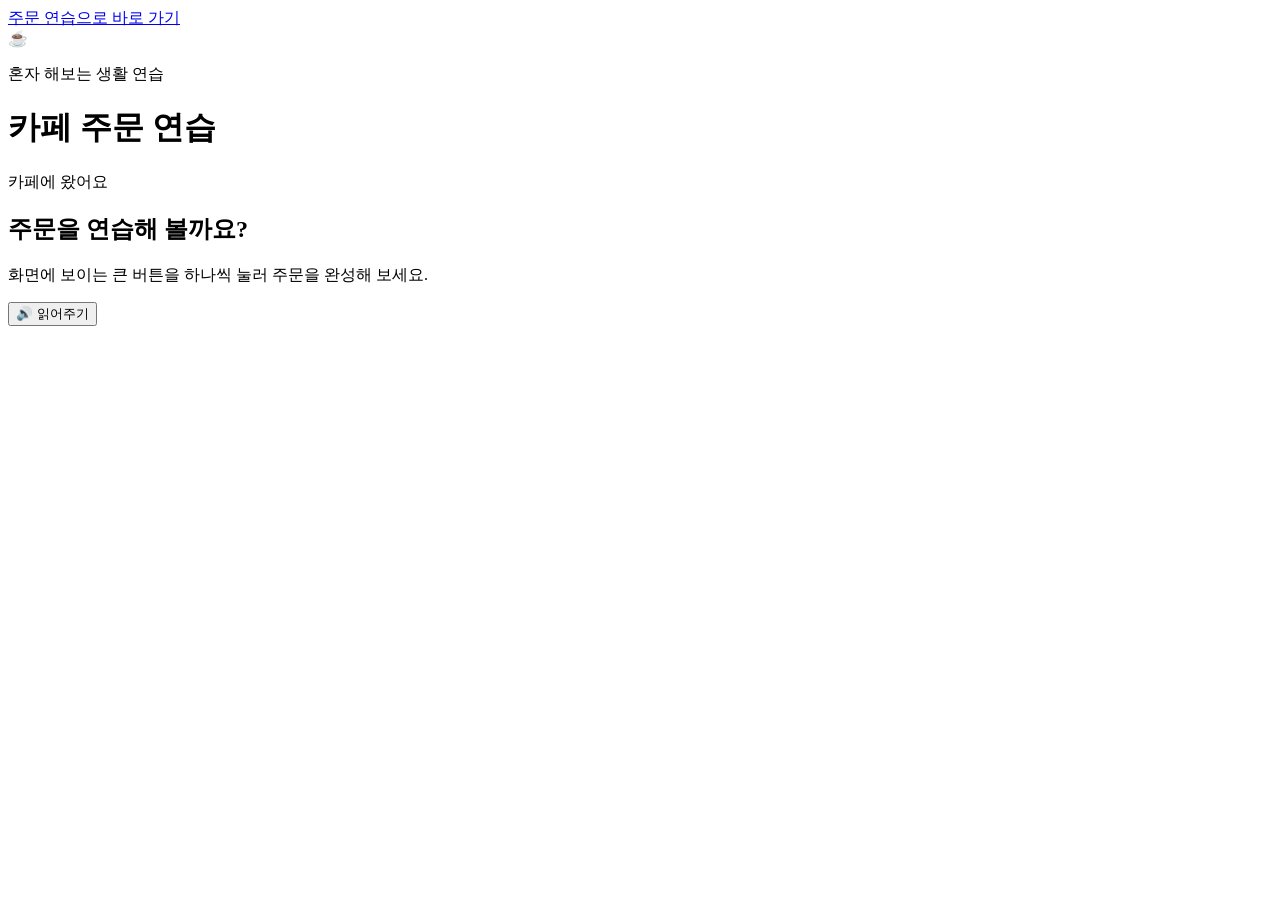
==== versions/v2/index.html @ ed66513a "chore(v2): preserve index.html" ====
<!doctype html>
<html lang="ko">
<head>
  <meta charset="utf-8">
  <meta name="viewport" content="width=device-width, initial-scale=1">
  <meta name="theme-color" content="#2f5d50">
  <meta name="description" content="카페에서 음료를 고르고 주문하는 과정을 혼자 연습하는 웹사이트">
  <title>카페 주문 연습</title>
  <link rel="stylesheet" href="style.css">
</head>
<body>
  <a class="skip-link" href="#main-content">주문 연습으로 바로 가기</a>

  <header class="site-header">
    <div class="brand" aria-label="카페 주문 연습">
      <span class="brand-mark" aria-hidden="true">☕</span>
      <div>
        <p class="brand-kicker">혼자 해보는 생활 연습</p>
        <h1>카페 주문 연습</h1>
      </div>
    </div>
    <button class="utility-button" id="resetButton" type="button" hidden>
      <span aria-hidden="true">↺</span> 처음부터
    </button>
  </header>

  <main id="main-content" class="app-shell">
    <section class="practice-panel" aria-labelledby="screenTitle">
      <div class="progress-wrap" id="progressWrap" hidden>
        <div class="progress-topline">
          <span id="stepLabel">1단계 / 4단계</span>
          <span id="stepName">음료 고르기</span>
        </div>
        <div class="progress-track" aria-hidden="true">
          <div class="progress-bar" id="progressBar"></div>
        </div>
      </div>

      <div class="screen-heading">
        <div>
          <p class="eyebrow" id="eyebrow">카페에 왔어요</p>
          <h2 id="screenTitle">주문을 연습해 볼까요?</h2>
          <p class="screen-help" id="screenHelp">화면에 보이는 큰 버튼을 하나씩 눌러 주문을 완성해 보세요.</p>
        </div>
        <button class="listen-button" id="listenButton" type="button" aria-label="현재 화면 안내를 소리 내어 읽기">
          <span aria-hidden="true">🔊</span>
          <span>읽어주기</span>
        </button>
      </div>

      <div id="screenContent" class="screen-content"></div>
      <p class="status-message" id="statusMessage" role="status" aria-live="polite"></p>

      <div class="navigation-row" id="navigationRow" hidden>
        <button class="secondary-button" id="backButton" type="button">
          <span aria-hidden="true">←</span> 이전
        </button>
        <button class="primary-button" id="nextButton" type="button">
          다음 <span aria-hidden="true">→</span>
        </button>
      </div>
    </section>

    <aside class="order-summary" id="orderSummary" aria-labelledby="summaryTitle" hidden>
      <div class="summary-heading">
        <div>
          <p class="summary-kicker">내가 고른 내용</p>
          <h2 id="summaryTitle">주문표</h2>
        </div>
        <span class="summary-icon" aria-hidden="true">🧾</span>
      </div>
      <div id="summaryContent" class="summary-content"></div>
    </aside>
  </main>

  <div class="modal-backdrop" id="resetModal" hidden>
    <section class="modal" role="dialog" aria-modal="true" aria-labelledby="resetModalTitle" aria-describedby="resetModalText">
      <div class="modal-icon" aria-hidden="true">↺</div>
      <h2 id="resetModalTitle">처음부터 다시 할까요?</h2>
      <p id="resetModalText">지금까지 고른 내용이 모두 지워져요.</p>
      <div class="modal-actions">
        <button class="secondary-button" id="cancelResetButton" type="button">계속하기</button>
        <button class="danger-button" id="confirmResetButton" type="button">처음부터 하기</button>
      </div>
    </section>
  </div>

  <noscript>
    <div class="noscript-message">이 주문 연습은 자바스크립트가 켜져 있어야 사용할 수 있습니다.</div>
  </noscript>

  <script src="script.js"></script>
</body>
</html>
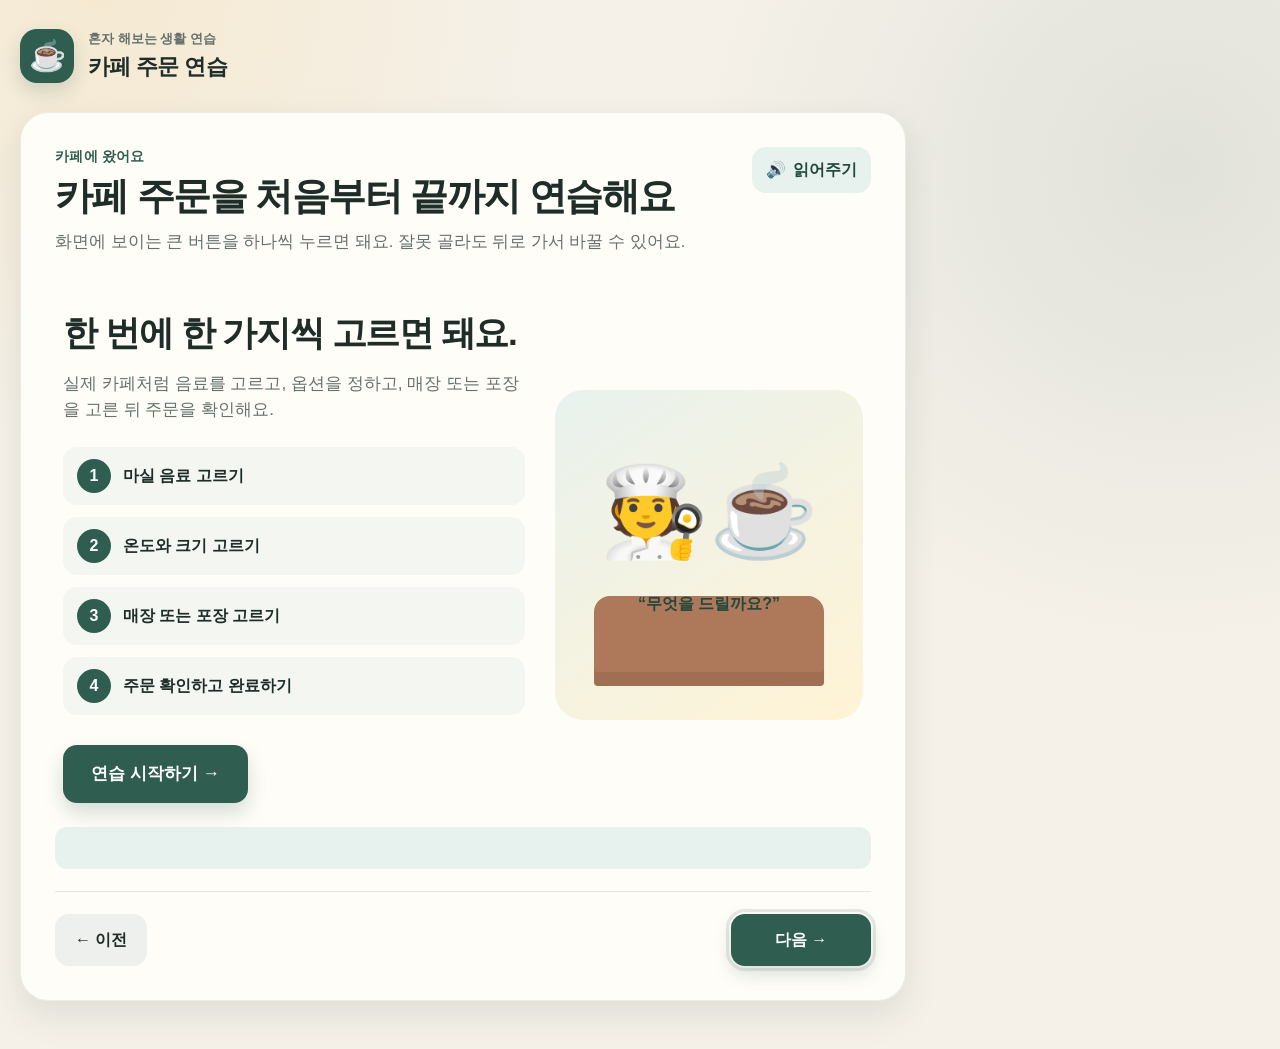
==== commit 79603e14: "chore(v2): preserve independent Version 2 snapshot" ====
--- a/versions/v2/index.html
+++ b/versions/v2/index.html
@@ -7,6 +7,7 @@
   <meta name="description" content="카페에서 음료를 고르고 주문하는 과정을 혼자 연습하는 웹사이트">
   <title>카페 주문 연습</title>
   <link rel="stylesheet" href="style.css">
+  <link rel="stylesheet" href="v2-overrides.css">
 </head>
 <body>
   <a class="skip-link" href="#main-content">주문 연습으로 바로 가기</a>
@@ -39,8 +40,8 @@
       <div class="screen-heading">
         <div>
           <p class="eyebrow" id="eyebrow">카페에 왔어요</p>
-          <h2 id="screenTitle">주문을 연습해 볼까요?</h2>
-          <p class="screen-help" id="screenHelp">화면에 보이는 큰 버튼을 하나씩 눌러 주문을 완성해 보세요.</p>
+          <h2 id="screenTitle">카페 주문을 처음부터 끝까지 연습해요</h2>
+          <p class="screen-help" id="screenHelp">화면에 보이는 큰 버튼을 하나씩 누르면 돼요. 잘못 골라도 뒤로 가서 바꿀 수 있어요.</p>
         </div>
         <button class="listen-button" id="listenButton" type="button" aria-label="현재 화면 안내를 소리 내어 읽기">
           <span aria-hidden="true">🔊</span>
--- a/versions/v2/style.css
+++ b/versions/v2/style.css
@@ -0,0 +1,330 @@
+:root {
+  --bg: #f5f1e9;
+  --surface: #fffdf8;
+  --surface-strong: #ffffff;
+  --ink: #1f2d28;
+  --muted: #64716c;
+  --line: #d9ddd8;
+  --brand: #2f5d50;
+  --brand-dark: #22483e;
+  --brand-soft: #e7f1ed;
+  --accent: #f4b942;
+  --accent-soft: #fff4d8;
+  --danger: #b34337;
+  --danger-soft: #fbe9e6;
+  --shadow: 0 14px 36px rgba(31, 45, 40, 0.10);
+  --radius-lg: 28px;
+  --radius-md: 18px;
+  --radius-sm: 12px;
+  --focus: 0 0 0 4px rgba(47, 93, 80, 0.22);
+}
+
+* { box-sizing: border-box; }
+html { font-size: 16px; }
+body {
+  margin: 0;
+  min-width: 320px;
+  min-height: 100vh;
+  color: var(--ink);
+  background:
+    radial-gradient(circle at 8% 0%, rgba(244, 185, 66, 0.14), transparent 28rem),
+    radial-gradient(circle at 92% 16%, rgba(47, 93, 80, 0.10), transparent 30rem),
+    var(--bg);
+  font-family: -apple-system, BlinkMacSystemFont, "Segoe UI", "Apple SD Gothic Neo", "Noto Sans KR", Arial, sans-serif;
+  line-height: 1.5;
+}
+button { font: inherit; }
+button, [role="button"] { -webkit-tap-highlight-color: transparent; }
+button:focus-visible, a:focus-visible { outline: none; box-shadow: var(--focus); }
+.skip-link {
+  position: fixed; top: 12px; left: 12px; z-index: 1000;
+  padding: 10px 14px; color: white; background: var(--brand-dark);
+  border-radius: 10px; transform: translateY(-150%);
+}
+.skip-link:focus { transform: translateY(0); }
+.site-header {
+  width: min(1240px, calc(100% - 40px)); margin: 0 auto; min-height: 112px;
+  display: flex; align-items: center; justify-content: space-between; gap: 24px;
+}
+.brand { display: flex; align-items: center; gap: 14px; }
+.brand-mark {
+  width: 54px; height: 54px; display: grid; place-items: center; border-radius: 17px;
+  background: var(--brand); color: white; font-size: 30px;
+  box-shadow: 0 8px 18px rgba(47, 93, 80, 0.18);
+}
+.brand-kicker, .brand h1, .eyebrow, .screen-help, .summary-kicker, .summary-heading h2,
+.status-message, .option-title, .option-note, .menu-name, .menu-description, .choice-label,
+.choice-sub, .choice-price, .review-label, .review-value, .complete-sub, .complete-total,
+.practice-line, .tip-box p, .step-note { margin: 0; }
+.brand-kicker { font-size: 0.82rem; font-weight: 800; color: var(--muted); }
+.brand h1 { margin-top: 2px; font-size: 1.38rem; letter-spacing: -0.03em; }
+.utility-button, .listen-button, .secondary-button, .primary-button, .danger-button,
+.edit-button, .start-button, .quantity-button {
+  border: 0; border-radius: 14px; cursor: pointer; font-weight: 800;
+  transition: transform 120ms ease, box-shadow 120ms ease, background 120ms ease;
+}
+.utility-button:hover, .listen-button:hover, .secondary-button:hover, .primary-button:hover,
+.danger-button:hover, .edit-button:hover, .start-button:hover, .quantity-button:hover { transform: translateY(-1px); }
+.utility-button {
+  padding: 12px 16px; color: var(--brand-dark); background: rgba(255,255,255,0.72);
+  border: 1px solid rgba(47,93,80,0.14);
+}
+.app-shell {
+  width: min(1240px, calc(100% - 40px)); margin: 0 auto 48px;
+  display: grid; grid-template-columns: minmax(0, 1fr) 330px; gap: 24px; align-items: start;
+}
+.practice-panel, .order-summary {
+  background: rgba(255, 253, 248, 0.96); border: 1px solid rgba(47, 93, 80, 0.10);
+  box-shadow: var(--shadow);
+}
+.practice-panel { min-height: 690px; padding: 34px; border-radius: var(--radius-lg); }
+.order-summary { position: sticky; top: 24px; padding: 24px; border-radius: 22px; }
+.progress-wrap { margin-bottom: 28px; }
+.progress-topline {
+  display: flex; justify-content: space-between; gap: 12px; margin-bottom: 10px;
+  color: var(--muted); font-size: 0.92rem; font-weight: 800;
+}
+.progress-track { height: 12px; overflow: hidden; border-radius: 999px; background: #e8e9e5; }
+.progress-bar {
+  width: 25%; height: 100%; border-radius: inherit; background: var(--brand);
+  transition: width 220ms ease;
+}
+.screen-heading {
+  display: flex; align-items: flex-start; justify-content: space-between; gap: 24px; margin-bottom: 28px;
+}
+.eyebrow, .summary-kicker {
+  margin-bottom: 6px; color: var(--brand); font-size: 0.85rem; font-weight: 900; letter-spacing: 0.02em;
+}
+.screen-heading h2 {
+  margin: 0; font-size: clamp(1.7rem, 3vw, 2.35rem); line-height: 1.23; letter-spacing: -0.04em;
+}
+.screen-heading h2:focus { outline: none; }
+.screen-help { max-width: 680px; margin-top: 10px; color: var(--muted); font-size: 1.04rem; }
+.listen-button {
+  flex: 0 0 auto; display: inline-flex; align-items: center; gap: 7px; padding: 11px 14px;
+  color: var(--brand-dark); background: var(--brand-soft);
+}
+.screen-content { min-height: 410px; }
+.welcome-card {
+  min-height: 430px; display: grid; grid-template-columns: minmax(0, 1.2fr) minmax(240px, 0.8fr);
+  gap: 30px; align-items: center; padding: 24px 8px 8px;
+}
+.welcome-copy h3 { margin: 0 0 12px; font-size: clamp(1.55rem, 3vw, 2.2rem); letter-spacing: -0.04em; }
+.welcome-copy > p { margin: 0; max-width: 590px; color: var(--muted); font-size: 1.08rem; }
+.practice-points { display: grid; gap: 12px; margin: 24px 0 30px; }
+.practice-point {
+  display: flex; align-items: center; gap: 12px; padding: 12px 14px;
+  border-radius: 14px; background: #f4f6f2; font-weight: 800;
+}
+.point-number {
+  width: 34px; height: 34px; flex: 0 0 34px; display: grid; place-items: center;
+  border-radius: 50%; color: white; background: var(--brand);
+}
+.start-button {
+  min-height: 58px; padding: 0 28px; color: white; background: var(--brand);
+  box-shadow: 0 10px 20px rgba(47, 93, 80, 0.20); font-size: 1.08rem;
+}
+.start-button:hover { background: var(--brand-dark); }
+.counter-illustration {
+  position: relative; min-height: 330px; display: grid; place-items: center; overflow: hidden;
+  border-radius: 28px; background: linear-gradient(145deg, #e9f2ee, #fff3d5);
+}
+.counter-illustration::before {
+  content: ""; position: absolute; width: 230px; height: 90px; bottom: 34px;
+  border-radius: 16px 16px 4px 4px; background: #ad795a;
+  box-shadow: inset 0 -14px 0 rgba(89,57,40,0.15);
+}
+.counter-scene { position: relative; z-index: 1; transform: translateY(-24px); text-align: center; }
+.counter-scene .big-emoji { font-size: 5.5rem; }
+.counter-scene p { margin: 14px 0 0; color: var(--brand-dark); font-weight: 900; }
+.menu-grid { display: grid; grid-template-columns: repeat(3, minmax(0, 1fr)); gap: 15px; }
+.menu-card, .choice-card {
+  width: 100%; min-width: 0; border: 2px solid transparent; cursor: pointer; color: inherit;
+  background: var(--surface-strong); box-shadow: 0 5px 18px rgba(31, 45, 40, 0.07);
+  transition: border 120ms ease, transform 120ms ease, box-shadow 120ms ease, background 120ms ease;
+}
+.menu-card {
+  min-height: 205px; padding: 20px; display: flex; flex-direction: column; align-items: stretch;
+  text-align: left; border-radius: 20px;
+}
+.menu-card:hover, .choice-card:hover { transform: translateY(-2px); box-shadow: 0 10px 24px rgba(31, 45, 40, 0.10); }
+.menu-card[aria-pressed="true"], .choice-card[aria-pressed="true"] {
+  border-color: var(--brand); background: var(--brand-soft); box-shadow: 0 0 0 3px rgba(47, 93, 80, 0.10);
+}
+.menu-top { display: flex; align-items: flex-start; justify-content: space-between; gap: 10px; }
+.menu-emoji {
+  width: 56px; height: 56px; display: grid; place-items: center; border-radius: 17px;
+  background: #f7f3eb; font-size: 2.1rem;
+}
+.menu-tag {
+  padding: 5px 8px; border-radius: 999px; color: var(--muted); background: #f0f2ef;
+  font-size: 0.72rem; font-weight: 900;
+}
+.menu-name { margin-top: 14px; font-size: 1.08rem; font-weight: 900; }
+.menu-description { margin-top: 4px; min-height: 42px; color: var(--muted); font-size: 0.88rem; }
+.menu-price { margin-top: auto; padding-top: 12px; color: var(--brand-dark); font-size: 1.04rem; font-weight: 900; }
+.selection-section + .selection-section { margin-top: 28px; }
+.option-title { margin-bottom: 10px; font-size: 1.08rem; font-weight: 900; }
+.option-note { margin: -4px 0 12px; color: var(--muted); font-size: 0.9rem; }
+.choice-grid { display: grid; grid-template-columns: repeat(2, minmax(0, 1fr)); gap: 12px; }
+.choice-grid.three { grid-template-columns: repeat(3, minmax(0, 1fr)); }
+.choice-card {
+  min-height: 92px; display: flex; align-items: center; gap: 15px; padding: 16px;
+  text-align: left; border-radius: 17px;
+}
+.choice-icon {
+  width: 50px; height: 50px; flex: 0 0 50px; display: grid; place-items: center;
+  border-radius: 15px; background: #f4f2ec; font-size: 1.7rem;
+}
+.choice-copy { min-width: 0; }
+.choice-label { display: block; font-weight: 900; }
+.choice-sub, .choice-price { display: block; margin-top: 3px; color: var(--muted); font-size: 0.86rem; font-weight: 700; }
+.quantity-box {
+  min-height: 90px; display: flex; align-items: center; justify-content: space-between; gap: 18px;
+  padding: 16px 18px; border: 1px solid var(--line); border-radius: 17px; background: var(--surface-strong);
+}
+.quantity-copy strong { display: block; }
+.quantity-copy span { color: var(--muted); font-size: 0.88rem; }
+.quantity-controls { display: flex; align-items: center; gap: 10px; }
+.quantity-button {
+  width: 46px; height: 46px; color: var(--brand-dark); background: var(--brand-soft); font-size: 1.35rem;
+}
+.quantity-button:disabled { opacity: 0.38; cursor: not-allowed; transform: none; }
+.quantity-value { min-width: 34px; text-align: center; font-size: 1.18rem; font-weight: 900; }
+.step-note {
+  margin-top: 18px; padding: 12px 14px; border-left: 4px solid var(--accent);
+  border-radius: 10px; background: var(--accent-soft); color: #69531e; font-size: 0.91rem; font-weight: 700;
+}
+.review-card { overflow: hidden; border: 1px solid var(--line); border-radius: 20px; background: white; }
+.review-row {
+  display: grid; grid-template-columns: 126px minmax(0, 1fr) auto; gap: 12px;
+  align-items: center; padding: 15px 18px;
+}
+.review-row + .review-row { border-top: 1px solid #eceeea; }
+.review-label { color: var(--muted); font-size: 0.9rem; font-weight: 800; }
+.review-value { font-weight: 900; }
+.edit-button { padding: 8px 11px; color: var(--brand-dark); background: var(--brand-soft); font-size: 0.84rem; }
+.total-row {
+  display: flex; justify-content: space-between; align-items: center; gap: 18px; margin-top: 14px;
+  padding: 17px 18px; border-radius: 16px; background: #f3f5f2; font-weight: 900;
+}
+.total-price { font-size: 1.26rem; color: var(--brand-dark); }
+.practice-script { margin-top: 22px; padding: 20px; border-radius: 18px; background: var(--accent-soft); }
+.practice-script strong { display: block; margin-bottom: 8px; color: #684e16; }
+.practice-line { font-size: 1.07rem; font-weight: 900; line-height: 1.7; }
+.status-message { min-height: 24px; margin-top: 14px; color: var(--danger); font-size: 0.9rem; font-weight: 800; }
+.navigation-row {
+  display: flex; justify-content: space-between; gap: 14px; margin-top: 22px; padding-top: 22px;
+  border-top: 1px solid #e4e7e2;
+}
+.secondary-button, .primary-button, .danger-button { min-height: 52px; padding: 0 20px; }
+.secondary-button { color: var(--ink); background: #edf0ec; }
+.primary-button {
+  min-width: 140px; color: white; background: var(--brand); box-shadow: 0 8px 18px rgba(47, 93, 80, 0.18);
+}
+.primary-button:hover { background: var(--brand-dark); }
+.primary-button:disabled {
+  cursor: not-allowed; color: #8a918d; background: #dcdedb; box-shadow: none; transform: none;
+}
+.danger-button { color: white; background: var(--danger); }
+.summary-heading {
+  display: flex; align-items: center; justify-content: space-between; gap: 12px;
+  padding-bottom: 16px; border-bottom: 1px solid #e6e8e3;
+}
+.summary-heading h2 { font-size: 1.35rem; }
+.summary-icon { font-size: 1.65rem; }
+.summary-content { padding-top: 14px; }
+.summary-empty { margin: 0; padding: 12px 0; color: var(--muted); font-size: 0.92rem; }
+.summary-item {
+  display: grid; grid-template-columns: 32px 1fr; gap: 10px; align-items: start; padding: 10px 0;
+}
+.summary-item + .summary-item { border-top: 1px dashed #e0e3de; }
+.summary-item-icon {
+  width: 32px; height: 32px; display: grid; place-items: center; border-radius: 10px; background: #f3f5f2;
+}
+.summary-item-label { display: block; color: var(--muted); font-size: 0.76rem; font-weight: 800; }
+.summary-item-value { display: block; margin-top: 2px; font-size: 0.92rem; font-weight: 900; }
+.summary-total {
+  display: flex; justify-content: space-between; align-items: center; gap: 10px;
+  margin-top: 12px; padding-top: 14px; border-top: 2px solid var(--ink); font-weight: 900;
+}
+.complete-wrap { min-height: 430px; display: grid; place-items: center; text-align: center; padding: 20px 0; }
+.complete-card {
+  width: min(620px, 100%); padding: 34px; border-radius: 26px;
+  background: linear-gradient(145deg, var(--brand-soft), #fff7e3);
+}
+.complete-icon {
+  width: 88px; height: 88px; margin: 0 auto 18px; display: grid; place-items: center;
+  border-radius: 50%; color: white; background: var(--brand); font-size: 2.7rem;
+}
+.complete-card h3 { margin: 0; font-size: 1.85rem; letter-spacing: -0.04em; }
+.complete-sub { margin-top: 9px; color: var(--muted); }
+.complete-total { margin-top: 18px; font-size: 1.15rem; font-weight: 900; }
+.tip-box {
+  margin-top: 18px; padding: 16px; border-radius: 15px; background: rgba(255,255,255,0.78); text-align: left;
+}
+.tip-box strong { display: block; margin-bottom: 5px; }
+.tip-box p { color: #45514d; font-size: 0.92rem; }
+.complete-actions { display: flex; justify-content: center; gap: 10px; margin-top: 22px; }
+.modal-backdrop {
+  position: fixed; inset: 0; z-index: 100; display: grid; place-items: center; padding: 24px;
+  background: rgba(20, 29, 26, 0.46);
+}
+.modal-backdrop[hidden] { display: none; }
+.modal {
+  width: min(430px, 100%); padding: 28px; border-radius: 22px; background: white;
+  box-shadow: 0 24px 60px rgba(0,0,0,0.22); text-align: center;
+}
+.modal-icon {
+  width: 58px; height: 58px; margin: 0 auto 14px; display: grid; place-items: center;
+  border-radius: 50%; background: var(--danger-soft); color: var(--danger); font-size: 1.6rem; font-weight: 900;
+}
+.modal h2 { margin: 0; font-size: 1.4rem; }
+.modal p { margin: 8px 0 0; color: var(--muted); }
+.modal-actions { display: flex; gap: 10px; margin-top: 22px; }
+.modal-actions > button { flex: 1; }
+.noscript-message {
+  position: fixed; inset: auto 20px 20px; z-index: 200; padding: 14px 16px;
+  border-radius: 12px; color: white; background: #8a2d25; text-align: center;
+}
+@media (max-width: 1040px) {
+  .app-shell { grid-template-columns: 1fr; }
+  .order-summary { position: static; order: 2; }
+  .summary-content { display: grid; grid-template-columns: repeat(2, minmax(0, 1fr)); gap: 0 22px; }
+  .summary-total { grid-column: 1 / -1; }
+  .menu-grid { grid-template-columns: repeat(2, minmax(0, 1fr)); }
+}
+@media (max-width: 760px) {
+  .site-header, .app-shell { width: min(100% - 24px, 1240px); }
+  .site-header { min-height: 92px; }
+  .brand-mark { width: 46px; height: 46px; border-radius: 14px; font-size: 25px; }
+  .brand-kicker { display: none; }
+  .brand h1 { font-size: 1.15rem; }
+  .utility-button { padding: 10px 12px; font-size: 0.88rem; }
+  .practice-panel { min-height: auto; padding: 22px; border-radius: 22px; }
+  .screen-heading { flex-direction: column; gap: 14px; }
+  .listen-button { align-self: flex-start; }
+  .welcome-card { grid-template-columns: 1fr; padding-top: 0; }
+  .counter-illustration { min-height: 220px; }
+  .counter-illustration::before { bottom: 25px; }
+  .counter-scene { transform: translateY(-12px); }
+  .counter-scene .big-emoji { font-size: 4.4rem; }
+  .menu-grid, .choice-grid, .choice-grid.three, .summary-content { grid-template-columns: 1fr; }
+  .review-row { grid-template-columns: 90px 1fr auto; }
+}
+@media (max-width: 520px) {
+  .screen-heading h2 { font-size: 1.65rem; }
+  .menu-grid { grid-template-columns: 1fr; }
+  .menu-card { min-height: 180px; }
+  .navigation-row {
+    position: sticky; bottom: 0; margin: 16px -22px -22px; padding: 14px 22px;
+    background: rgba(255,253,248,0.96); box-shadow: 0 -8px 20px rgba(31,45,40,0.06);
+  }
+  .secondary-button, .primary-button { flex: 1; }
+  .review-row { grid-template-columns: 1fr auto; }
+  .review-label { grid-column: 1 / -1; }
+  .modal-actions, .complete-actions { flex-direction: column; }
+}
+@media (prefers-reduced-motion: reduce) {
+  *, *::before, *::after { scroll-behavior: auto !important; transition: none !important; }
+}
--- a/versions/v2/v2-overrides.css
+++ b/versions/v2/v2-overrides.css
@@ -0,0 +1,83 @@
+/* Version 2 usability refinements layered on top of the Version 1 visual system. */
+.status-message {
+  min-height: 42px;
+  display: flex;
+  align-items: center;
+  margin-top: 16px;
+  padding: 10px 12px;
+  border-radius: 12px;
+  color: var(--brand-dark);
+  background: var(--brand-soft);
+}
+
+.menu-card,
+.choice-card {
+  position: relative;
+}
+
+.menu-card[aria-pressed="true"]::after,
+.choice-card[aria-pressed="true"]::after {
+  content: "✓ 선택함";
+  position: absolute;
+  top: 10px;
+  right: 10px;
+  padding: 5px 8px;
+  border-radius: 999px;
+  color: #fff;
+  background: var(--brand);
+  font-size: 0.72rem;
+  font-weight: 900;
+}
+
+.menu-card[aria-pressed="true"] .menu-tag {
+  visibility: hidden;
+}
+
+.primary-button:not(:disabled) {
+  outline: 3px solid rgba(47, 93, 80, 0.12);
+  outline-offset: 2px;
+}
+
+.review-row {
+  min-height: 64px;
+}
+
+.edit-button {
+  min-height: 40px;
+  min-width: 58px;
+}
+
+@media (max-width: 1040px) {
+  .order-summary {
+    border-width: 2px;
+  }
+
+  .summary-heading::after {
+    content: "지금까지 고른 내용을 여기서 확인해요";
+    display: block;
+    margin-top: 4px;
+    color: var(--muted);
+    font-size: 0.82rem;
+    font-weight: 700;
+  }
+}
+
+@media (min-width: 761px) and (max-width: 1040px) {
+  .practice-panel {
+    min-height: auto;
+  }
+
+  .menu-card {
+    min-height: 185px;
+  }
+
+  .choice-card {
+    min-height: 100px;
+  }
+
+  .secondary-button,
+  .primary-button,
+  .start-button {
+    min-height: 58px;
+  }
+}
